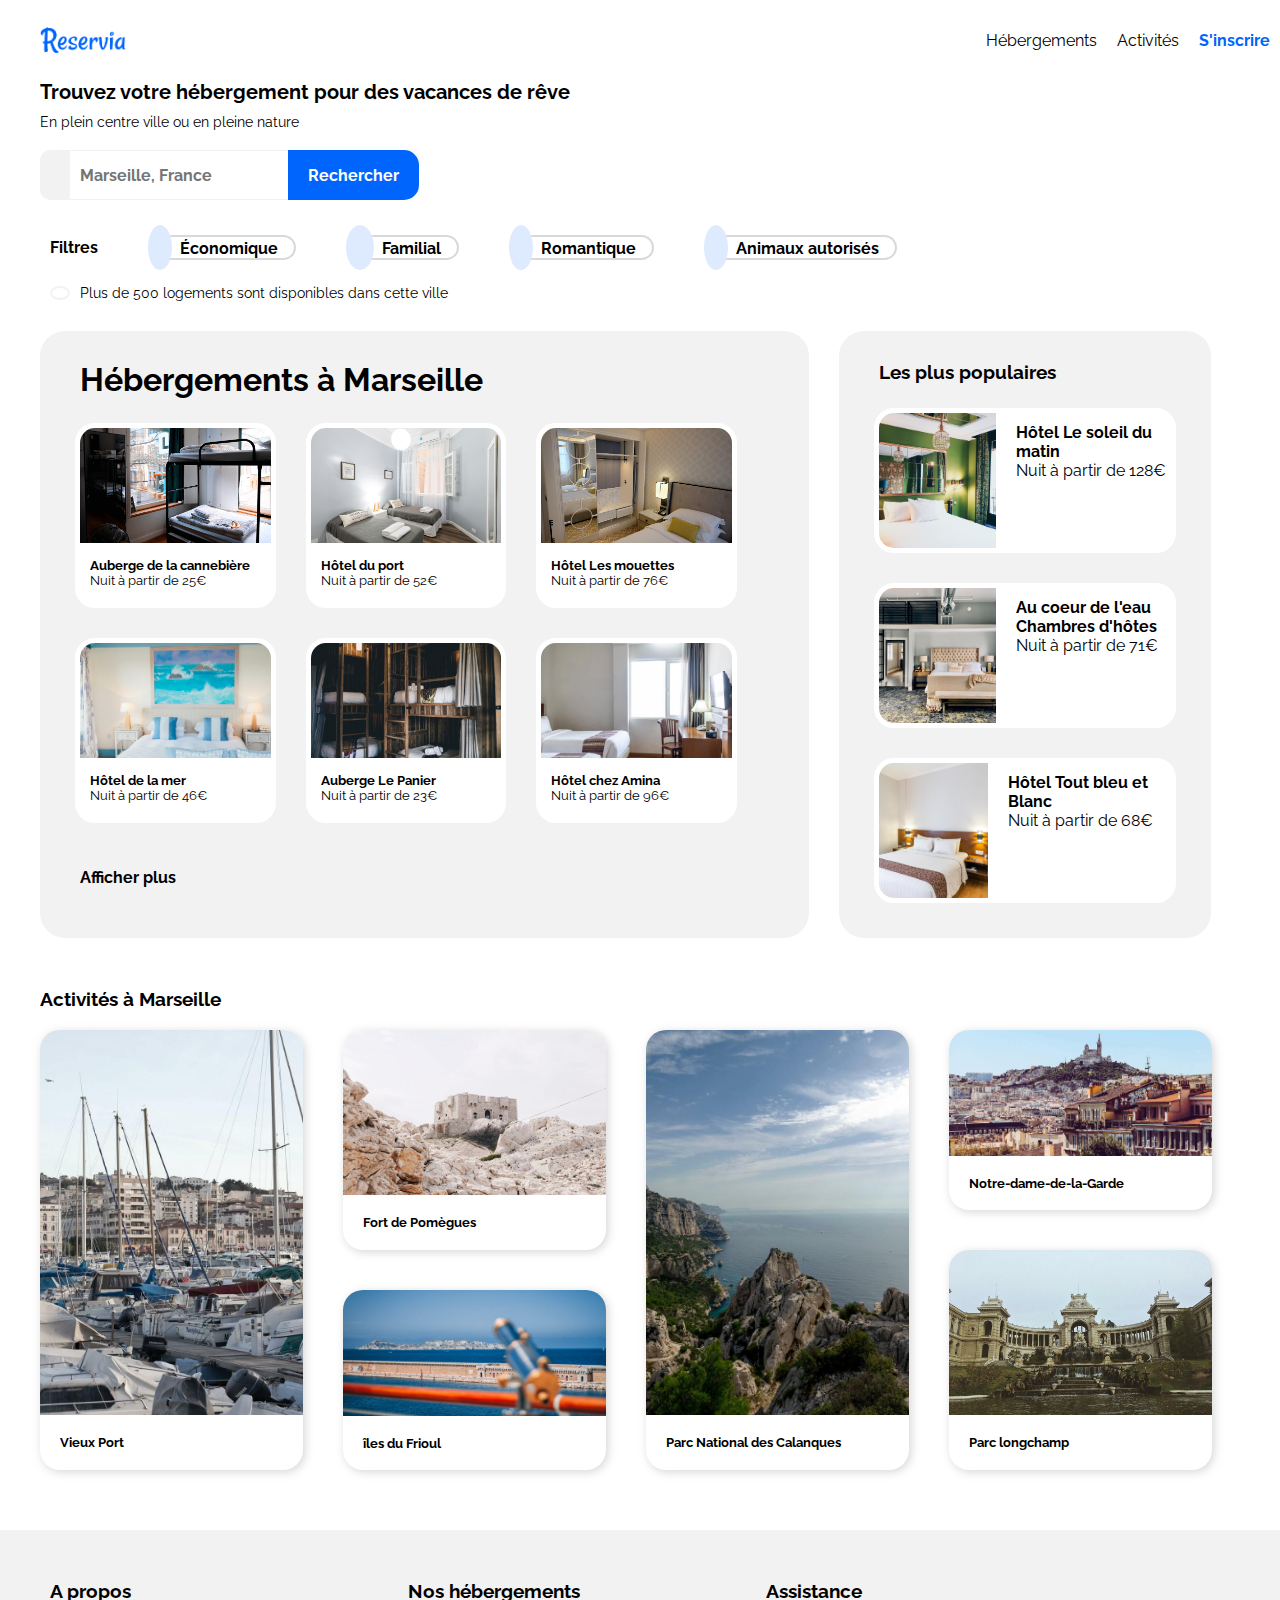
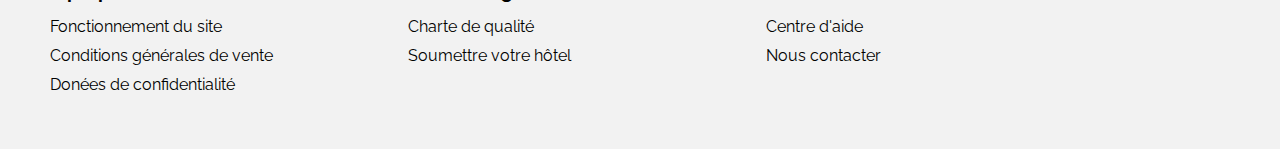
==== index.html @ 27b82ef3 "Add files via upload" ====
<!DOCTYPE html>
<html>
<head>
    <title></title>
    <meta charset="utf-8"/>
    <link rel="stylesheet" href="./Projet2.css"/>
    <link rel="stylesheet" media="all and (min-width:768px) and (max-width: 1080px)" href="tablettes.css" />
    <link rel="stylesheet" media="screen and (max-width: 768px)" href="tel_portable.css" /> <!-- Pour ceux qui ont une résolution inférieure à 1280px -->
    <link rel="preconnect" href="https://fonts.googleapis.com">
    <link rel="preconnect" href="https://fonts.gstatic.com" crossorigin>
    <link href="https://fonts.googleapis.com/css2?family=Raleway&display=swap" rel="stylesheet"><!--code police raleway-->
    
    <link rel="stylesheet" href="https://cdnjs.cloudflare.com/ajax/libs/font-awesome/5.15.3/css/all.min.css" integrity="sha512-iBBXm8fW90+nuLcSKlbmrPcLa0OT92xO1BIsZ+ywDWZCvqsWgccV3gFoRBv0z+8dLJgyAHIhR35VZc2oM/gI1w==" crossorigin="anonymous" referrerpolicy="no-referrer" />
</head>

<body>

    <header>

        <nav class="en_tete">

            <img class="logo" src="./images/logo/Reservia@3x.png" alt="LogoReservia">

            <div class="navigation">

                <a href="#hebergement">Hébergements</a>

                <a href="#activites">Activités</a>

                <a href="inscription" style="color: #0065fc;font-weight:bold;">S'inscrire</a>

            </div>

        </nav>

    </header>

    <section id="chapeau">
        <h2>Trouvez votre hébergement pour des vacances de rêve</h2>
        <p>En plein centre ville ou en pleine nature</p>

        <div id="rechercher">
            
                <div class="local"><i class="fas fa-map-marker-alt"></i></div>
            
           
                <input type="text" placeholder="Marseille, France">
            
            
                <button class="rech">Rechercher</button>
            
        </div>


        <ul id="filtres">
            <li style="font-weight: bold;">Filtres</li>

            <li class="eco">
                <div class="filtre_container">
                    <i class="fas fa-money-bill-wave filtre_icon"></i>
                    <span class="filtre_label">Économique</span>
                </div>
            </li>

            <li class="family">
                <div class="filtre_container">
                    <i class="fas fa-child filtre_icon" style="padding: 12px 14px;"></i>
                    <span class="filtre_label">Familial</span>
                </div>
            </li>

            <li class="love">
                <div class="filtre_container">
                    <i class="fas fa-heart filtre_icon"></i>
                    <span class="filtre_label">Romantique</span>
                </div>
            </li>

            <li class="pet">
                <div class="filtre_container">
                    <i class="fas fa-dog filtre_icon"></i>
                    <span class="filtre_label">Animaux autorisés</span>
                </div>
            </li>
        </ul>
        
        <div class="info">
            <i class="fas fa-info info_icon"></i>
            <p>Plus de 500 logements sont disponibles dans cette ville</p>
       
        </div>
    </section>
       
 
    <section id="hebergement">

        <section id="container">
            <h1 id="h1heberg">Hébergements à Marseille</h1>

            <div class="heberg">
                
                <a href="">
                    <div class="heb_item">
                        <img class="img_heb" src="./images/hebergements/2_large/marcus-loke-WQJvWU_HZFo-unsplash.jpg">
                        <div class="heb_text_cont">
                            <h4>Auberge de la cannebière</h4>
                            <p>Nuit à partir de 25€</p>
                            <div class="hotel-star-heb">
                                <i class="fas fa-star heb_star_icon"></i><i class="fas fa-star heb_star_icon"></i><i class="fas fa-star heb_star_icon"></i><i class="fas fa-star heb_star_icon"></i><i class="fas fa-star heb_star_icon" style="color:#d9d9d9"></i>
                            </div>
                        </div>
                    </div>
                </a>

                <a href="">
                    <div class="heb_item">
                        <img class="img_heb" src="./images/hebergements/2_large/fred-kleber-gTbaxaVLvsg-unsplash.jpg">
                        <div class="heb_text_cont">
                            <h4>Hôtel du port</h4>
                            <p>Nuit à partir de 52€</p>
                            <div class="hotel-star-heb">
                                <i class="fas fa-star heb_star_icon"></i><i class="fas fa-star heb_star_icon"></i><i class="fas fa-star heb_star_icon"></i><i class="fas fa-star heb_star_icon"></i><i class="fas fa-star heb_star_icon" ></i>
                            </div>
                        </div>
                    </div>
                </a>
                
                <a href="">
                    <div class="heb_item">
                        <img class="img_heb" src="./images/hebergements/2_large/reisetopia-B8WIgxA_PFU-unsplash.jpg">
                        <div class="heb_text_cont">
                            <h4>Hôtel Les mouettes</h4>
                            <p>Nuit à partir de 76€</p>
                            <div class="hotel-star-heb">
                                <i class="fas fa-star heb_star_icon"></i><i class="fas fa-star heb_star_icon"></i><i class="fas fa-star heb_star_icon"></i><i class="fas fa-star heb_star_icon"></i><i class="fas fa-star heb_star_icon" style="color:#d9d9d9"></i>
                            </div>
                        </div>
                    </div>
                </a>

                <a href="">    
                    <div class="heb_item">
                        <img class="img_heb" src="./images/hebergements/2_large/annie-spratt-Eg1qcIitAuA-unsplash.jpg">
                        <div class="heb_text_cont">
                            <h4>Hôtel de la mer</h4>
                            <p>Nuit à partir de 46€</p>
                            <div class="hotel-star-heb">
                                <i class="fas fa-star heb_star_icon"></i><i class="fas fa-star heb_star_icon"></i><i class="fas fa-star heb_star_icon"></i><i class="fas fa-star heb_star_icon" style="color:#d9d9d9"></i><i class="fas fa-star heb_star_icon" style="color:#d9d9d9"></i>
                            </div>
                        </div>
                    </div>
                </a>

                <a href="">
                    <div class="heb_item">
                        <img class="img_heb" src="./images/hebergements/2_large/nicate-lee-kT-ZyaiwBe0-unsplash.jpg">
                        <div class="heb_text_cont">
                            <h4>Auberge Le Panier </h4>
                            <p>Nuit à partir de 23€</p>
                            <div class="hotel-star-heb">
                                <i class="fas fa-star heb_star_icon"></i><i class="fas fa-star heb_star_icon"></i><i class="fas fa-star heb_star_icon"></i><i class="fas fa-star heb_star_icon"></i><i class="fas fa-star heb_star_icon" style="color: #d9d9d9;"></i>
                            </div>
                        </div>
                    </div>
                </a>

                <a id="heb_amina" href="" >
                    <div  class="heb_item">
                        <img class="img_heb" src="./images/hebergements/2_large/febrian-zakaria-M6S1WvfW68A-unsplash.jpg">
                        <div class="heb_text_cont">
                            <h4>Hôtel chez Amina</h4>
                            <p>Nuit à partir de 96€</p>
                            <div class="hotel-star-heb">
                                <i class="fas fa-star heb_star_icon"></i><i class="fas fa-star heb_star_icon"></i><i class="fas fa-star heb_star_icon"></i><i class="fas fa-star heb_star_icon"></i><i class="fas fa-star heb_star_icon" ></i>
                            </div>
                        </div>
                    </div>
                </a>
                
            </div>

            <span>Afficher plus</span> 
           
        </section>
    

        <section id="container2">
            <div id="chapeau_pop">
                <h3 id="h2heberg">Les plus populaires</h3>
                <i class="fas fa-chart-line"></i>
            </div>

            <div class="Les_plus_pop">

                <a href="">
                    <div class="pop_item">
                        <img class="img_pop" src="./images/hebergements/2_large/emile-guillemot-Bj_rcSC5XfE-unsplash.jpg">
                        <div class="les_plus_pop_text_cont">
                            <h4>Hôtel Le soleil du matin</h4>
                            <p>Nuit à partir de 128€</p>
                            <div class="hotel-star-pop">
                                <i class="fas fa-star heb_star_icon"></i><i class="fas fa-star heb_star_icon"></i><i class="fas fa-star heb_star_icon"></i><i class="fas fa-star heb_star_icon"></i><i class="fas fa-star heb_star_icon" ></i>
                            </div>
                        </div>
                    </div>
                </a>

                <a href="">
                    <div class="pop_item">
                        <img class="img_pop" src="./images/hebergements/2_large/aw-creative-VGs8z60yT2c-unsplash.jpg">
                        <div class="les_plus_pop_text_cont">
                            <h4>Au coeur de l'eau Chambres d'hôtes</h4>
                            <p>Nuit à partir de 71€</p>
                            <div class="hotel-star-pop">
                                <i class="fas fa-star heb_star_icon"></i><i class="fas fa-star heb_star_icon"></i><i class="fas fa-star heb_star_icon"></i><i class="fas fa-star heb_star_icon"></i><i class="fas fa-star heb_star_icon" style="color: #d9d9d9;"></i>
                            </div>
                        </div>
                    </div>   
                </a>
                
                <a href="">
                    <div class="pop_item">
                        <img class="img_pop" src="./images/hebergements/2_large/febrian-zakaria-sjvU0THccQA-unsplash.jpg" >
                        <div class="les_plus_pop_text_cont">
                            <h4>Hôtel Tout bleu et Blanc</h4>
                            <p>Nuit à partir de 68€</p>
                            <div class="hotel-star-pop">
                                <i class="fas fa-star heb_star_icon"></i><i class="fas fa-star heb_star_icon"></i><i class="fas fa-star heb_star_icon"></i><i class="fas fa-star heb_star_icon"></i><i class="fas fa-star heb_star_icon" style="color: #d9d9d9;"></i>
                            </div>
                        </div>
                    </div>
                </a>
            </div>

        
        </section>

    </section>

    <section id="activites">
        <h3 id="h1act">Activités à Marseille</h3>

        <div class="Activ">

            <a id="vieux_port" class="Activ_item" href="">
                <img  class="vieux_port" id="img_activites" src="./images/activites/3_medium/reno-laithienne-QUgJhdY5Fyk-unsplash.jpg" alt="vieux port">
                <div class="activ_text_cont">
                    <h3>Vieux Port</h3>
                </div>
                
            </a>

            <a id="Fort_de_Pomègues" class="Activ_item" href="">                
                <img class="Fort_de_Pomègues" id="img_activites" src="./images/activites/3_medium/paul-hermann-QFTrLdQIRhI-unsplash.jpg" alt="Fort de Pomègues">
                <div class="activ_text_cont">
                    <h3>Fort de Pomègues</h3>
                </div>
                
            </a>
           
            <a id="îles_du_frioul" class="Activ_item" href="">   
                <img class="îles_du_frioul" id="img_activites" src="./images/activites/3_medium/kevin-hikari-rV_Qd1l-VXg-unsplash.jpg" alt="îles du Frioul">
                <div class="activ_text_cont">
                    <h3>îles du Frioul</h3>
                </div>
            </a>
             
            <a id="parc_National_des_Calanques" class="Activ_item" href="">    
                <img class="parc_National_des_Calanques" id="img_activites" src="./images/activites/3_medium/kilyan-sockalingum-NR8-cBCN3aI-unsplash.jpg">
                <div class="activ_text_cont">
                    <h3>Parc National des Calanques</h3>
                </div>
            </a>
              
            <a id="Notre-dame-de-la-Garde" class="Activ_item" href="">
                <img class="Notre-dame-de-la-Garde" id="img_activites" src="./images/activites/3_medium/florian-wehde-xW9e8gdotxI-unsplash.jpg">
                <div class="activ_text_cont">
                    <h3>Notre-dame-de-la-Garde</h3>
                </div>
            </a>   
                
            <a id="Parc_longchamp" class="Activ_item" href="">
                <img class="Parc_longchamp" id="img_activites" src="./images/activites/3_medium/lena-paulin-wH2-EJoDcV0-unsplash.jpg">
                <div class="activ_text_cont">
                    <h3>Parc longchamp</h3>
                </div>
            </a>
             
                
        </div> 

    </section>


    <footer> 
        <div class="bas_de_page">
            <h3>A propos</h3>

            <ul>
                <li>Fonctionnement du site</li>
                <li>Conditions générales de vente</li>
                <li>Donées de confidentialité</li>
            </ul>
        </div>

        <div class="bas_de_page">
            <h3>Nos hébergements</h3>

            <ul>
                <li>Charte de qualité</li>
                <li>Soumettre votre hôtel</li>
            </ul>
        </div>

        <div class="bas_de_page">
            <h3>Assistance</h3>

            <ul>
                <li>Centre d'aide</li>
                <li>Nous contacter</li>
            </ul>
        </div>

    </footer>
</body>
</html>
---- Projet2.css ----
/* Main styles */
* {
	padding: 0;
    margin:0;
    font-family: 'Raleway', sans-serif;
}

/* Navigation */
nav.en_tete {
    display:flex;
    flex-direction: row;
    height: 80px;
    justify-content: space-between;
    align-items: center;
    margin-left: 40px;
}

nav.en_tete > img  {
    height: 40px;
}

div.navigation {
    display:flex;
    flex-wrap: wrap;
    justify-content: space-between;
    align-items: center;
    border-top: 1px;
    height: 80px;
}

div.navigation > a {
    padding: 30px 5px;
    margin: 0px 5px;
    color: black;
    text-decoration: none;
}

div.navigation > a:hover {
    color: #0065FC;
    border-top: 1px #0065FC solid;
}


/* Chapeau */
section#chapeau{
    margin-left: 40px;
}

section#chapeau > h2 {
    font-size: 20px;
    font-weight: bold;
    margin-bottom: 10px;
}

section#chapeau > p {
    font-size: 14px;
}

div#rechercher{
    display: flex;
    height: 50px;
    margin-top: 20px;
    margin-bottom: 30px;
}
div.local{
    align-content: center;
    border-radius: 10px 0px 0px 10px;
    padding:15px;
    align-items: center;
    background-color: #f2f2f2;
}
div#rechercher > input[type=text] {
    border: none;
    border-top: 1px #f2f2f2 solid;
    border-bottom: 1px #f2f2f2 solid;
    padding: 0 10px;
    font-weight: bold;
    font-size: 16px;
}
button.rech {
	color: #ffffff;
	background-color: #0065FC;
	border-radius: 0px 15px 15px 0px;
    border: none;
    padding: 0px 20px;
    font-size: 16px;
    font-weight: bold;
}

#filtres {
	display: flex;
	flex-wrap: wrap;
    align-items: center;
    margin-left: 10px;
}
#filtres>li{
    padding:5px 50px 5px 0;
}

div.filtre_container:hover {   
    color:orangered;
}
div.filtre_container {
    border-radius: 25px;
    border: 2px #d9d9d9 solid;
    border-left: none;
}
i.filtre_icon {
    border-radius: 50%;
    background-color: #deebff;
    color: #0065fc;
    padding: 12px;
    font-size: 18px;
}
span.filtre_label {
    padding-left: 8px;
    padding-right: 16px;
    font-weight: bold;
}

div.info{
    font-size : 14px;
    margin : 20px 0;
    padding-left: 10px;
    display:inline-flex;
    align-items: center;
}

i.info_icon {
    color: blue;
    border: 2px solid #f2f2f2;
    border-radius: 50%;
    padding: 5px 8px;
    margin-right: 10px;
    font-size: 10px;
}

/* Hebergement */
section#hebergement {
    display: flex;
    flex-wrap: wrap;
    margin-left: 40px;
}

div.heb_item {
    border: 5px white solid;
    border-radius: 20px;
    background-color: white;
}
img.img_heb {
    border-radius: 15px 15px 0 0;
    object-fit: cover;
    width: 100%;
    height: 115px;
}
div.heb_text_cont {
    border-top: 1px white solid;
    font-size: 13px;
    padding: 10px;
    padding-right: 0;
}

div.hotel-star-heb{
    padding-top: 5px;
}

i.heb_star_icon{
    background-color: white;
    color: #0065fc;
}

section#container{
    display:flex;
    flex-direction: column;
    margin:10px 0;
    background-color: #f2f2f2;
    border-radius: 25px;
    width: 62%;
}

#h1heberg{
    margin:0px 30px;
    padding: 30px 10px 10px 10px;
    font-weight: bold;
}
    
div.heberg{
	display: grid;
    margin: 10px 30px 30px 30px;
    padding: 5px;
    grid-template-columns: repeat(3, calc(33% - 30px));
    grid-gap: 30px;    

}
div.heberg>a{
    text-decoration: none;
    color:black;
}

section#container > span{
    font-weight: bold;
    padding-left: 40px;
    padding-top: 10px;
}

section#container2{
    display:flex;
    flex-direction: column;
    margin:10px 0 10px 30px;
    background-color: #f2f2f2;
    border-radius: 25px;
    width: 30%;
}
div#chapeau_pop{
    display: flex;
    justify-content: space-between;
    margin:30px 40px 0 40px;
}

#h2heberg{
    font-weight: bold;
}

div.Les_plus_pop>a{
    text-decoration: none;
    color:black;
}

div.Les_plus_pop > img {
	width: 100%;
    height: 100%;
    border-radius: 20px;
    border: 5px solid white;
}

div.Les_plus_pop{
    display:grid;
    margin: 20px 30px 30px 30px;
    padding: 5px;
    grid-gap: 30px;
}

div.pop_item{
    display: flex;
    border: 5px white solid;
    border-radius: 20px;
    background-color: white;    
    height:135px;
}

img.img_pop{
    border-radius: 15px 0 0 15px;
    object-fit: cover;
    width: 40%;
}

div.les_plus_pop_text_cont{  
    padding: 10px 0 10px 20px;
    width: 60%;
}

div.hotel-star-pop{
    padding-top: 30px;

}

/*Activités*/
section#activites{
    margin-left: 40px;
}
h3#h1act{
    margin-top: 40px;
    margin-bottom: 20px;
}

div.Activ >img{
    width: 100%;
    height: 100%;
    border-radius: 20px;
}

div.Activ >a{
    text-decoration: none;
    color:black;
}

img#img_activites{
    border-radius: 20px 20px 0 0;
    
}

div.activ_text_cont>h3{
    font-size: 13px;
}

div.Activ{
    display: grid;
    grid-template-columns: repeat(4, calc(25% - 47px));
    grid-template-rows: repeat(2, calc(50% - 30px));
    grid-column-gap: 40px;
    height: 500px;
    
}

.Activ_item{
    display: flex;
    box-shadow: #cccc 2px 2px 10px;
    border-radius: 20px;
    flex-direction: column;
    
}
div.activ_text_cont{
    padding:20px;
}


a#vieux_port{
    grid-row: 1/3;
    grid-column: 1/2;
   
} 
img.vieux_port{
    object-fit: cover;
    height: 88%;
}

img.Fort_de_Pomègues{
    object-fit: cover;
    height: 75%;
}
a#îles_du_frioul{
    grid-row: 2/3;
    grid-column: 2/3;
    margin-top:40px;
}
img.îles_du_frioul{
    object-fit: cover;
    height: 70%;
   
}

a#parc_National_des_Calanques{
    grid-row: 1/3;
    grid-column: 3/4;
    
}
img.parc_National_des_Calanques{
    object-fit: cover;
    height: 88%;
}

img.Notre-dame-de-la-Garde{
    object-fit: cover;
    height: 70%;
}
a#Notre-dame-de-la-Garde{
    margin-bottom:40px;
}
img.Parc_longchamp{
    object-fit: cover;
    height: 75%;
}

/*footer*/
footer{
    background-color: #f2f2f2;
    padding: 50px;
    
}
ul{
    list-style-type: none;   
}

li{
    padding: 5px 0;
}
div.bas_de_page>h3{
    font-weight: bold;
    padding-bottom: 10px;
}

div.bas_de_page{
    display: inline-block;
    vertical-align: top;
    width: 30%;
}
---- tablettes.css ----
/* Navigation */
nav.en_tete {
    margin: 0 20px;
}

nav.en_tete > img  {
    height: 40px;
}

div.navigation {
    display:flex;
    flex-wrap: wrap;
    justify-content: space-between;
    align-items: center;
    border-top: 1px;
    height: 80px;
}

div.navigation > a {
    padding: 30px 5px;
    margin: 0px 5px;
    color: black;
    text-decoration: none;
}

div.navigation > a:hover {
    color: #0065FC;
    border-top: 1px #0065FC solid;
}

/* Chapeau */
section#chapeau{
    margin-right: 40px;
}
#filtres {
	width: 100%;
}


/* Hebergement */
section#hebergement {
    flex-direction: column-reverse;
    margin-right: 40px;
}
section#container{
    width: 100%;
}
section#container > span {
   padding-bottom: 10px;
   padding-top: 0;
}
section#container2{
    width: 100%;
    margin: 0;
}
div.hotel-star-pop {
    padding-top: 0;
}
---- tel_portable.css ----
/* Navigation */
nav.en_tete {
    display:flex;
    flex-direction: column;
}

nav.en_tete > img  {
    height: 40px;
}

div.navigation {
    display:flex;
    flex-wrap: wrap;
    justify-content: space-between;
    align-items: center;
    border-top: 1px;
    height: 80px;
}

div.navigation > a {
    padding: 30px 5px;
    margin: 0px 5px;
    color: black;
    text-decoration: none;
}

div.navigation > a:hover {
    color: #0065FC;
    border-top: 1px #0065FC solid;
}


/* Chapeau */
section#chapeau{
    margin: 0 20px;
}

div#rechercher{
    display: flex;
    height: 50px;
    margin-top: 20px;
    margin-bottom: 30px;
}
div.local{
    align-content: center;
    border-radius: 10px 0px 0px 10px;
    padding:15px;
    align-items: center;
    background-color: #f2f2f2;
}
div#rechercher > input[type=text] {
    border: none;
    border-top: 1px #f2f2f2 solid;
    border-bottom: 1px #f2f2f2 solid;
    padding: 0 10px;
    font-weight: bold;
    font-size: 16px;
}
button.rech {
	color: #ffffff;
	background-color: #0065FC;
	border-radius: 0px 15px 15px 0px;
    border: none;
    padding: 0px 20px;
    font-size: 16px;
    font-weight: bold;
}


/* Hebergement */
section#hebergement {
    flex-direction: column-reverse;
    margin-left: 0;
}
#h1heberg {
    padding: 10px 10px 0 0;
}

div.heb_item {
    box-shadow: #cccc 2px 2px 10px;
}

section#container{
    width: 100%;
    background-color: white;
    border-radius: 0;
}

div.heberg{
	display: flex;
    flex-direction: column;
    margin: 10px 20px 30px 20px; 
    grid-gap: 20px;
    padding:0;
}
section#container > span{
    padding-left: 20px;
    padding-top: 0;
}

section#container2{
    margin:10px 0;
    width: 100%;
    border-radius: 0;
}

div.Les_plus_pop{
    margin: 20px;
    grid-gap: 20px;
    padding:0;
}

/*Activités*/
section#activites {
    margin-left: 20px;
}

h3#h1act{
    margin-top:  30px;
}

div.Activ >a{
    height:200px;
}

img#img_activites{
    object-fit: cover;
    height: 140px;
}

div.Activ{
    display: flex;
    flex-direction: column;
    grid-gap: 20px;
    height: auto;
    padding-right: 20px;
}

a#îles_du_frioul {
    margin-top: 0;
}
a#Notre-dame-de-la-Garde {
    margin-bottom: 0;
}

/*footer*/
footer{
    margin-top: 50px;  
    padding-bottom: 0; 
    padding-left: 25px;
}

div.bas_de_page{
    display: block;
    width: 100%;
    padding-bottom: 40px;
}
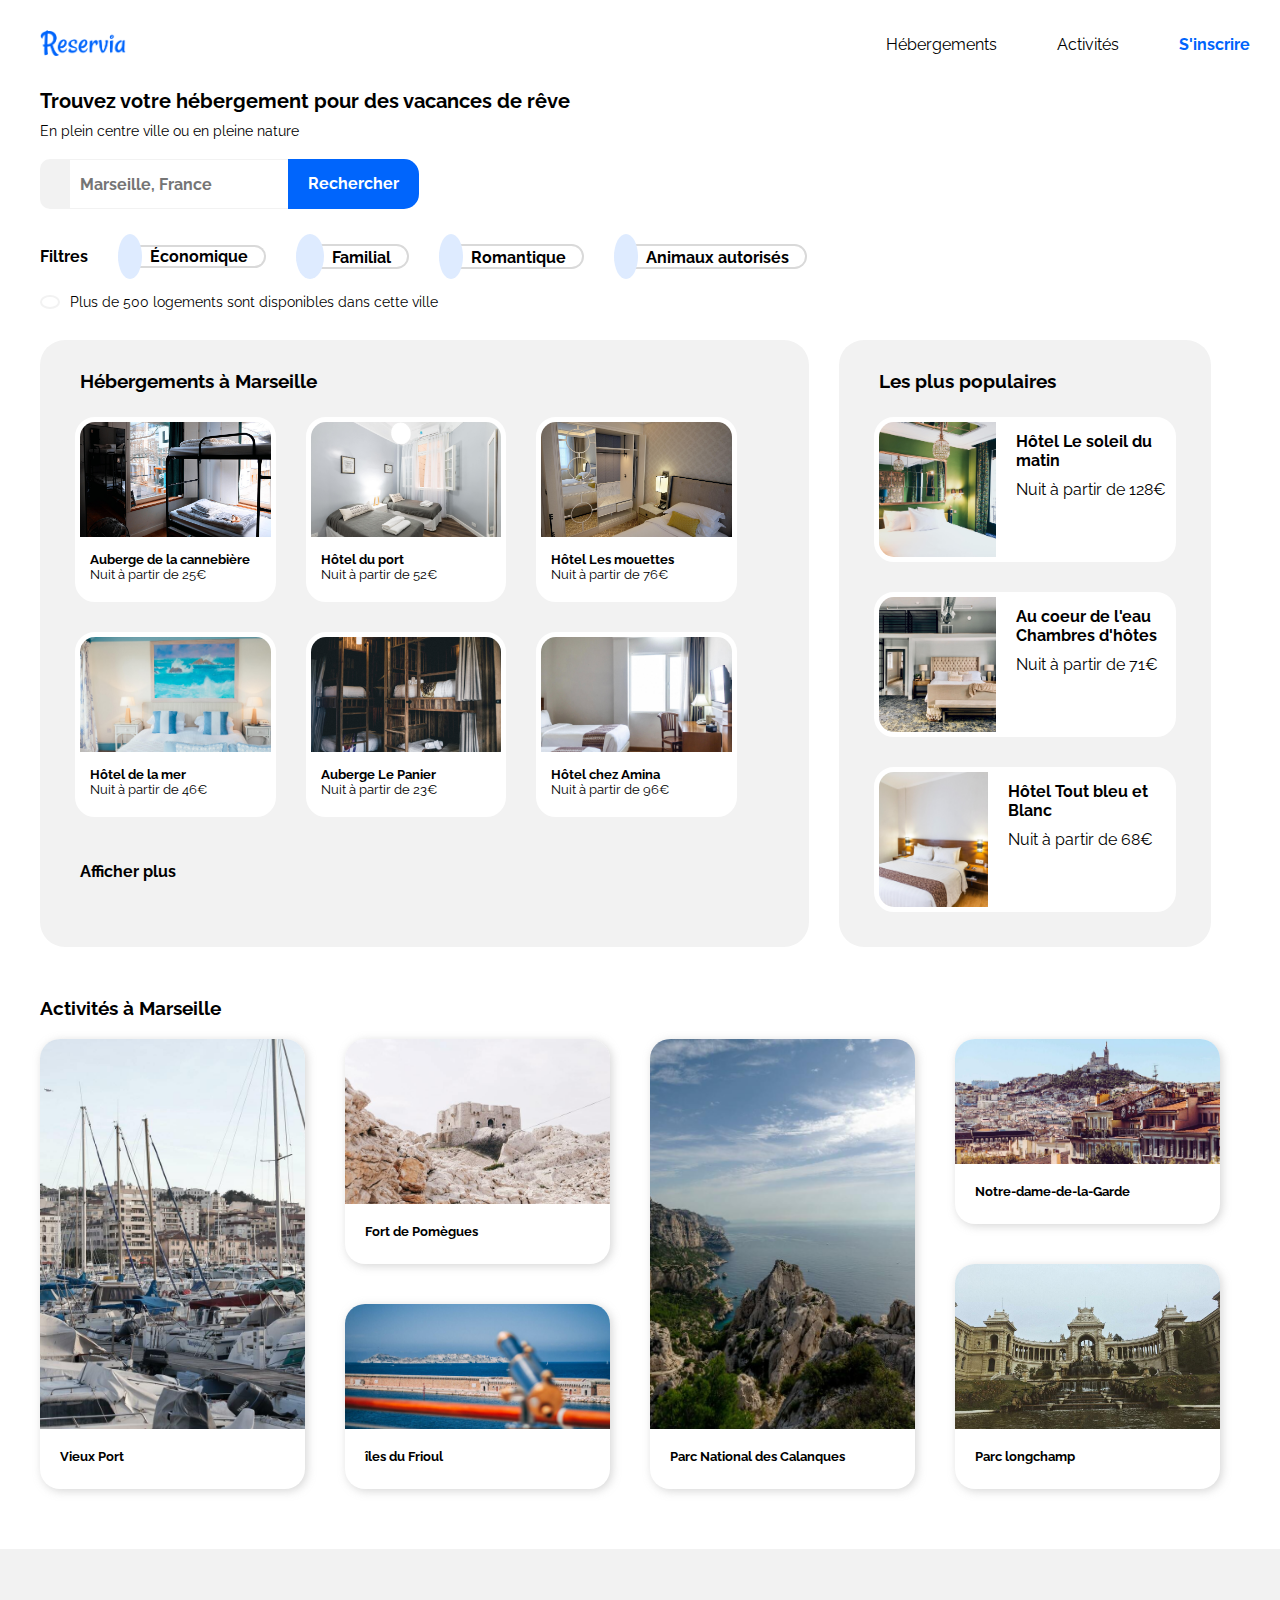
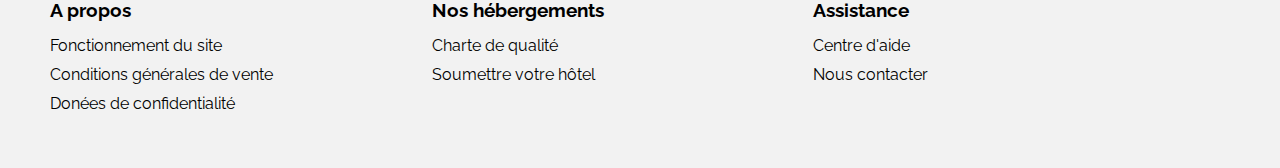
==== commit a1d408b3: "Add files via upload" ====
--- a/index.html
+++ b/index.html
@@ -1,8 +1,9 @@
 <!DOCTYPE html>
 <html>
 <head>
-    <title></title>
+    <title>Site Reservia</title>
     <meta charset="utf-8"/>
+    <meta name="viewport" content="width=device-width, initial-scale=1">
     <link rel="stylesheet" href="./Projet2.css"/>
     <link rel="stylesheet" media="all and (min-width:768px) and (max-width: 1080px)" href="tablettes.css" />
     <link rel="stylesheet" media="screen and (max-width: 768px)" href="tel_portable.css" /> <!-- Pour ceux qui ont une résolution inférieure à 1280px -->
@@ -19,16 +20,17 @@
 
         <nav class="en_tete">
 
-            <img class="logo" src="./images/logo/Reservia@3x.png" alt="LogoReservia">
-
+            <div id="LogoReservia">
+                <img class="logo" src="./images/logo/Reservia@3x.png" alt="LogoReservia">
+            </div>
             <div class="navigation">
 
                 <a href="#hebergement">Hébergements</a>
 
                 <a href="#activites">Activités</a>
 
-                <a href="inscription" style="color: #0065fc;font-weight:bold;">S'inscrire</a>
-
+                <a id="insc" href="inscription" >S'inscrire</a>
+            
             </div>
 
         </nav>
@@ -47,7 +49,10 @@
                 <input type="text" placeholder="Marseille, France">
             
             
-                <button class="rech">Rechercher</button>
+                <div class="rech">
+                    <a href="" id="search">Rechercher</a>
+                    <i id="search-icon" class="fas fa-search"></i>
+                </div>
             
         </div>
 
@@ -57,7 +62,8 @@
 
             <li class="eco">
                 <div class="filtre_container">
-                    <i class="fas fa-money-bill-wave filtre_icon"></i>
+                    <i class="fas fa-money-bill-wave filtre_icon" style="padding: 13px 12px;
+                    font-size: 16px;"></i>
                     <span class="filtre_label">Économique</span>
                 </div>
             </li>
@@ -95,13 +101,13 @@
     <section id="hebergement">
 
         <section id="container">
-            <h1 id="h1heberg">Hébergements à Marseille</h1>
+            <h3 id="h1heberg">Hébergements à Marseille</h3>
 
             <div class="heberg">
                 
                 <a href="">
                     <div class="heb_item">
-                        <img class="img_heb" src="./images/hebergements/2_large/marcus-loke-WQJvWU_HZFo-unsplash.jpg">
+                        <img class="img_heb" src="./images/hebergements/2_large/marcus-loke-WQJvWU_HZFo-unsplash.jpg" alt="auberge de la cannebiere">
                         <div class="heb_text_cont">
                             <h4>Auberge de la cannebière</h4>
                             <p>Nuit à partir de 25€</p>
@@ -114,7 +120,7 @@
 
                 <a href="">
                     <div class="heb_item">
-                        <img class="img_heb" src="./images/hebergements/2_large/fred-kleber-gTbaxaVLvsg-unsplash.jpg">
+                        <img class="img_heb" src="./images/hebergements/2_large/fred-kleber-gTbaxaVLvsg-unsplash.jpg" alt="hotel du port">
                         <div class="heb_text_cont">
                             <h4>Hôtel du port</h4>
                             <p>Nuit à partir de 52€</p>
@@ -127,7 +133,7 @@
                 
                 <a href="">
                     <div class="heb_item">
-                        <img class="img_heb" src="./images/hebergements/2_large/reisetopia-B8WIgxA_PFU-unsplash.jpg">
+                        <img class="img_heb" src="./images/hebergements/2_large/reisetopia-B8WIgxA_PFU-unsplash.jpg" alt="hotel Les mouettes">
                         <div class="heb_text_cont">
                             <h4>Hôtel Les mouettes</h4>
                             <p>Nuit à partir de 76€</p>
@@ -140,7 +146,7 @@
 
                 <a href="">    
                     <div class="heb_item">
-                        <img class="img_heb" src="./images/hebergements/2_large/annie-spratt-Eg1qcIitAuA-unsplash.jpg">
+                        <img class="img_heb" src="./images/hebergements/2_large/annie-spratt-Eg1qcIitAuA-unsplash.jpg" alt="hotel de la mer">
                         <div class="heb_text_cont">
                             <h4>Hôtel de la mer</h4>
                             <p>Nuit à partir de 46€</p>
@@ -153,7 +159,7 @@
 
                 <a href="">
                     <div class="heb_item">
-                        <img class="img_heb" src="./images/hebergements/2_large/nicate-lee-kT-ZyaiwBe0-unsplash.jpg">
+                        <img class="img_heb" src="./images/hebergements/2_large/nicate-lee-kT-ZyaiwBe0-unsplash.jpg" alt="auberge Le Panier">
                         <div class="heb_text_cont">
                             <h4>Auberge Le Panier </h4>
                             <p>Nuit à partir de 23€</p>
@@ -166,7 +172,7 @@
 
                 <a id="heb_amina" href="" >
                     <div  class="heb_item">
-                        <img class="img_heb" src="./images/hebergements/2_large/febrian-zakaria-M6S1WvfW68A-unsplash.jpg">
+                        <img class="img_heb" src="./images/hebergements/2_large/febrian-zakaria-M6S1WvfW68A-unsplash.jpg" alt="hotel chez Amina">
                         <div class="heb_text_cont">
                             <h4>Hôtel chez Amina</h4>
                             <p>Nuit à partir de 96€</p>
@@ -190,14 +196,16 @@
                 <i class="fas fa-chart-line"></i>
             </div>
 
-            <div class="Les_plus_pop">
+            <div class="les_plus_pop">
 
                 <a href="">
                     <div class="pop_item">
-                        <img class="img_pop" src="./images/hebergements/2_large/emile-guillemot-Bj_rcSC5XfE-unsplash.jpg">
-                        <div class="les_plus_pop_text_cont">
-                            <h4>Hôtel Le soleil du matin</h4>
-                            <p>Nuit à partir de 128€</p>
+                        <img class="img_pop" src="./images/hebergements/2_large/emile-guillemot-Bj_rcSC5XfE-unsplash.jpg" alt="hotel le soleil du matin">
+                        <div class="les_plus_pop_info_cont">
+                            <div class="les_plus_pop_text_cont">
+                                <h4>Hôtel Le soleil du matin</h4>
+                                <p>Nuit à partir de 128€</p>
+                            </div>
                             <div class="hotel-star-pop">
                                 <i class="fas fa-star heb_star_icon"></i><i class="fas fa-star heb_star_icon"></i><i class="fas fa-star heb_star_icon"></i><i class="fas fa-star heb_star_icon"></i><i class="fas fa-star heb_star_icon" ></i>
                             </div>
@@ -207,10 +215,12 @@
 
                 <a href="">
                     <div class="pop_item">
-                        <img class="img_pop" src="./images/hebergements/2_large/aw-creative-VGs8z60yT2c-unsplash.jpg">
-                        <div class="les_plus_pop_text_cont">
-                            <h4>Au coeur de l'eau Chambres d'hôtes</h4>
-                            <p>Nuit à partir de 71€</p>
+                        <img class="img_pop" src="./images/hebergements/2_large/aw-creative-VGs8z60yT2c-unsplash.jpg" alt="Au coeur de l'eau">
+                        <div class="les_plus_pop_info_cont">
+                            <div class="les_plus_pop_text_cont">
+                                <h4>Au coeur de l'eau Chambres d'hôtes</h4>
+                                <p>Nuit à partir de 71€</p>
+                            </div>
                             <div class="hotel-star-pop">
                                 <i class="fas fa-star heb_star_icon"></i><i class="fas fa-star heb_star_icon"></i><i class="fas fa-star heb_star_icon"></i><i class="fas fa-star heb_star_icon"></i><i class="fas fa-star heb_star_icon" style="color: #d9d9d9;"></i>
                             </div>
@@ -220,10 +230,12 @@
                 
                 <a href="">
                     <div class="pop_item">
-                        <img class="img_pop" src="./images/hebergements/2_large/febrian-zakaria-sjvU0THccQA-unsplash.jpg" >
-                        <div class="les_plus_pop_text_cont">
-                            <h4>Hôtel Tout bleu et Blanc</h4>
-                            <p>Nuit à partir de 68€</p>
+                        <img class="img_pop" src="./images/hebergements/2_large/febrian-zakaria-sjvU0THccQA-unsplash.jpg" alt="hotel tout bleu et blanc">
+                        <div class="les_plus_pop_info_cont">
+                            <div class="les_plus_pop_text_cont">
+                                <h4>Hôtel Tout bleu et Blanc</h4>
+                                <p>Nuit à partir de 68€</p>
+                            </div>
                             <div class="hotel-star-pop">
                                 <i class="fas fa-star heb_star_icon"></i><i class="fas fa-star heb_star_icon"></i><i class="fas fa-star heb_star_icon"></i><i class="fas fa-star heb_star_icon"></i><i class="fas fa-star heb_star_icon" style="color: #d9d9d9;"></i>
                             </div>
@@ -243,7 +255,7 @@
         <div class="Activ">
 
             <a id="vieux_port" class="Activ_item" href="">
-                <img  class="vieux_port" id="img_activites" src="./images/activites/3_medium/reno-laithienne-QUgJhdY5Fyk-unsplash.jpg" alt="vieux port">
+                <img class="vieux_port"  src="./images/activites/3_medium/reno-laithienne-QUgJhdY5Fyk-unsplash.jpg" alt="vieux port">
                 <div class="activ_text_cont">
                     <h3>Vieux Port</h3>
                 </div>
@@ -251,7 +263,7 @@
             </a>
 
             <a id="Fort_de_Pomègues" class="Activ_item" href="">                
-                <img class="Fort_de_Pomègues" id="img_activites" src="./images/activites/3_medium/paul-hermann-QFTrLdQIRhI-unsplash.jpg" alt="Fort de Pomègues">
+                <img class="Fort_de_Pomègues" src="./images/activites/3_medium/paul-hermann-QFTrLdQIRhI-unsplash.jpg" alt="Fort de Pomègues">
                 <div class="activ_text_cont">
                     <h3>Fort de Pomègues</h3>
                 </div>
@@ -259,28 +271,28 @@
             </a>
            
             <a id="îles_du_frioul" class="Activ_item" href="">   
-                <img class="îles_du_frioul" id="img_activites" src="./images/activites/3_medium/kevin-hikari-rV_Qd1l-VXg-unsplash.jpg" alt="îles du Frioul">
+                <img class="îles_du_frioul" src="./images/activites/3_medium/kevin-hikari-rV_Qd1l-VXg-unsplash.jpg" alt="îles du Frioul">
                 <div class="activ_text_cont">
                     <h3>îles du Frioul</h3>
                 </div>
             </a>
              
             <a id="parc_National_des_Calanques" class="Activ_item" href="">    
-                <img class="parc_National_des_Calanques" id="img_activites" src="./images/activites/3_medium/kilyan-sockalingum-NR8-cBCN3aI-unsplash.jpg">
+                <img class="parc_National_des_Calanques" src="./images/activites/3_medium/kilyan-sockalingum-NR8-cBCN3aI-unsplash.jpg" alt="Parc national des Calanques">
                 <div class="activ_text_cont">
                     <h3>Parc National des Calanques</h3>
                 </div>
             </a>
               
             <a id="Notre-dame-de-la-Garde" class="Activ_item" href="">
-                <img class="Notre-dame-de-la-Garde" id="img_activites" src="./images/activites/3_medium/florian-wehde-xW9e8gdotxI-unsplash.jpg">
+                <img class="Notre-dame-de-la-Garde" src="./images/activites/3_medium/florian-wehde-xW9e8gdotxI-unsplash.jpg" alt="Notre dame de la Garde">
                 <div class="activ_text_cont">
                     <h3>Notre-dame-de-la-Garde</h3>
                 </div>
             </a>   
                 
             <a id="Parc_longchamp" class="Activ_item" href="">
-                <img class="Parc_longchamp" id="img_activites" src="./images/activites/3_medium/lena-paulin-wH2-EJoDcV0-unsplash.jpg">
+                <img class="Parc_longchamp" src="./images/activites/3_medium/lena-paulin-wH2-EJoDcV0-unsplash.jpg" alt="Parc longchamp">
                 <div class="activ_text_cont">
                     <h3>Parc longchamp</h3>
                 </div>
--- a/Projet2.css
+++ b/Projet2.css
@@ -9,37 +9,38 @@
 nav.en_tete {
     display:flex;
     flex-direction: row;
-    height: 80px;
     justify-content: space-between;
     align-items: center;
     margin-left: 40px;
 }
 
-nav.en_tete > img  {
+div#LogoReservia > img  {
     height: 40px;
 }
 
+
 div.navigation {
     display:flex;
     flex-wrap: wrap;
-    justify-content: space-between;
-    align-items: center;
-    border-top: 1px;
-    height: 80px;
+    justify-content: space-evenly;
+    align-items: center;
 }
 
 div.navigation > a {
-    padding: 30px 5px;
-    margin: 0px 5px;
+    padding: 35px 15px;
+    margin: 0px 15px;
     color: black;
     text-decoration: none;
 }
 
 div.navigation > a:hover {
     color: #0065FC;
-    border-top: 1px #0065FC solid;
-}
-
+    border-top: 2px #0065FC solid;
+}
+#insc{
+    color: #0065fc;
+    font-weight:bold;
+}
 
 /* Chapeau */
 section#chapeau{
@@ -77,24 +78,30 @@
     font-weight: bold;
     font-size: 16px;
 }
-button.rech {
+div.rech {
 	color: #ffffff;
 	background-color: #0065FC;
 	border-radius: 0px 15px 15px 0px;
     border: none;
-    padding: 0px 20px;
+    padding: 15px 20px;
     font-size: 16px;
     font-weight: bold;
+}
+#search { 
+    text-decoration: none;
+    color: #fff;
+}
+#search-icon{
+    display: none;
 }
 
 #filtres {
 	display: flex;
 	flex-wrap: wrap;
     align-items: center;
-    margin-left: 10px;
 }
 #filtres>li{
-    padding:5px 50px 5px 0;
+    padding:5px 30px 5px 0;
 }
 
 div.filtre_container:hover {   
@@ -121,7 +128,6 @@
 div.info{
     font-size : 14px;
     margin : 20px 0;
-    padding-left: 10px;
     display:inline-flex;
     align-items: center;
 }
@@ -221,24 +227,27 @@
     font-weight: bold;
 }
 
-div.Les_plus_pop>a{
+div.les_plus_pop>a{
     text-decoration: none;
     color:black;
 }
 
-div.Les_plus_pop > img {
+div.les_plus_pop > img {
 	width: 100%;
     height: 100%;
     border-radius: 20px;
     border: 5px solid white;
 }
 
-div.Les_plus_pop{
+div.les_plus_pop{
     display:grid;
     margin: 20px 30px 30px 30px;
     padding: 5px;
     grid-gap: 30px;
 }
+div.les_plus_pop_text_cont>p{
+    padding-top:10px
+}
 
 div.pop_item{
     display: flex;
@@ -254,15 +263,14 @@
     width: 40%;
 }
 
-div.les_plus_pop_text_cont{  
+div.les_plus_pop_info_cont{  
+    display:flex;
+    flex-direction: column;
+    justify-content: space-between;
     padding: 10px 0 10px 20px;
     width: 60%;
 }
 
-div.hotel-star-pop{
-    padding-top: 30px;
-
-}
 
 /*Activités*/
 section#activites{
@@ -284,9 +292,8 @@
     color:black;
 }
 
-img#img_activites{
+div.Activ >a >img{
     border-radius: 20px 20px 0 0;
-    
 }
 
 div.activ_text_cont>h3{
@@ -295,11 +302,11 @@
 
 div.Activ{
     display: grid;
-    grid-template-columns: repeat(4, calc(25% - 47px));
-    grid-template-rows: repeat(2, calc(50% - 30px));
+    grid-template-columns: repeat(4, calc(25% - 45px));
+    grid-template-rows: repeat(2,50%);
     grid-column-gap: 40px;
-    height: 500px;
-    
+    height: 450px;
+    margin-bottom: 60px;
 }
 
 .Activ_item{
@@ -311,6 +318,7 @@
 }
 div.activ_text_cont{
     padding:20px;
+    padding-right: 0;
 }
 
 
@@ -321,12 +329,12 @@
 } 
 img.vieux_port{
     object-fit: cover;
-    height: 88%;
+    height: 390px;
 }
 
 img.Fort_de_Pomègues{
     object-fit: cover;
-    height: 75%;
+    height: 165px;
 }
 a#îles_du_frioul{
     grid-row: 2/3;
@@ -335,8 +343,7 @@
 }
 img.îles_du_frioul{
     object-fit: cover;
-    height: 70%;
-   
+    height: 125px;  
 }
 
 a#parc_National_des_Calanques{
@@ -346,19 +353,19 @@
 }
 img.parc_National_des_Calanques{
     object-fit: cover;
-    height: 88%;
+    height: 390px;
 }
 
 img.Notre-dame-de-la-Garde{
     object-fit: cover;
-    height: 70%;
+    height: 125px;
 }
 a#Notre-dame-de-la-Garde{
     margin-bottom:40px;
 }
 img.Parc_longchamp{
     object-fit: cover;
-    height: 75%;
+    height: 165px;
 }
 
 /*footer*/
@@ -382,5 +389,5 @@
 div.bas_de_page{
     display: inline-block;
     vertical-align: top;
-    width: 30%;
+    width: 32%;
 }--- a/tablettes.css
+++ b/tablettes.css
@@ -1,31 +1,6 @@
 /* Navigation */
 nav.en_tete {
-    margin: 0 20px;
-}
-
-nav.en_tete > img  {
-    height: 40px;
-}
-
-div.navigation {
-    display:flex;
-    flex-wrap: wrap;
-    justify-content: space-between;
-    align-items: center;
-    border-top: 1px;
-    height: 80px;
-}
-
-div.navigation > a {
-    padding: 30px 5px;
-    margin: 0px 5px;
-    color: black;
-    text-decoration: none;
-}
-
-div.navigation > a:hover {
-    color: #0065FC;
-    border-top: 1px #0065FC solid;
+    margin-right: 20px;
 }
 
 /* Chapeau */
@@ -36,6 +11,9 @@
 	width: 100%;
 }
 
+ul#filtres > li:nth-child(1) {
+    width: 100%;
+}
 
 /* Hebergement */
 section#hebergement {
@@ -53,7 +31,30 @@
     width: 100%;
     margin: 0;
 }
+
 div.hotel-star-pop {
     padding-top: 0;
 }
 
+ /*Activites*/
+div.Activ{
+    display:flex;
+    flex-wrap:wrap;
+    grid-gap: 20px;
+    height: auto;
+    padding-right: 30px;
+}
+
+div.Activ>a>img{
+    object-fit: cover;
+    height: 140px;
+}
+a#îles_du_frioul {
+    margin-top: 0;
+}
+a#Notre-dame-de-la-Garde {
+    margin-bottom: 0;
+}
+.Activ_item{
+    width:47%;
+}--- a/tel_portable.css
+++ b/tel_portable.css
@@ -1,34 +1,40 @@
 /* Navigation */
 nav.en_tete {
-    display:flex;
-    flex-direction: column;
-}
-
-nav.en_tete > img  {
-    height: 40px;
+    margin-left: 0;
 }
 
 div.navigation {
-    display:flex;
-    flex-wrap: wrap;
-    justify-content: space-between;
-    align-items: center;
-    border-top: 1px;
-    height: 80px;
-}
-
-div.navigation > a {
-    padding: 30px 5px;
-    margin: 0px 5px;
-    color: black;
-    text-decoration: none;
+    border-bottom: 1px;
+    height: auto;
+    width:100%;
 }
 
 div.navigation > a:hover {
     color: #0065FC;
-    border-top: 1px #0065FC solid;
+    border-bottom: 2px #0065FC solid;
+    border-top: 0;
 }
 
+div#LogoReservia{
+    position: absolute;
+    left:5%;
+    top:10px;
+}
+div.navigation > a {
+    padding: 10px 40px;
+    margin: 70px 0 25px;
+    border-bottom: 2px solid #f2f2f2;
+}
+#insc{
+    position: absolute;
+    top:15px;
+    right: 0;
+    margin: 0;
+    border-bottom: 0;
+}
+a:hover#insc{
+    border-top: 2px #0065FC solid;
+}
 
 /* Chapeau */
 section#chapeau{
@@ -56,16 +62,21 @@
     font-weight: bold;
     font-size: 16px;
 }
-button.rech {
-	color: #ffffff;
-	background-color: #0065FC;
-	border-radius: 0px 15px 15px 0px;
-    border: none;
-    padding: 0px 20px;
-    font-size: 16px;
-    font-weight: bold;
+div.rech {
+    border-radius: 25%;
 }
-
+#search {
+    display: none;
+}
+#search-icon {
+    display: block;
+}
+ul#filtres > li:nth-child(1) {
+    width: 100%;
+}
+#filtres>li {
+    padding-right: 20px;
+}
 
 /* Hebergement */
 section#hebergement {
@@ -104,7 +115,7 @@
     border-radius: 0;
 }
 
-div.Les_plus_pop{
+div.les_plus_pop{
     margin: 20px;
     grid-gap: 20px;
     padding:0;
@@ -123,9 +134,10 @@
     height:200px;
 }
 
-img#img_activites{
+div.Activ >a >img{
     object-fit: cover;
     height: 140px;
+    border-radius: 20px 20px 0 0;
 }
 
 div.Activ{
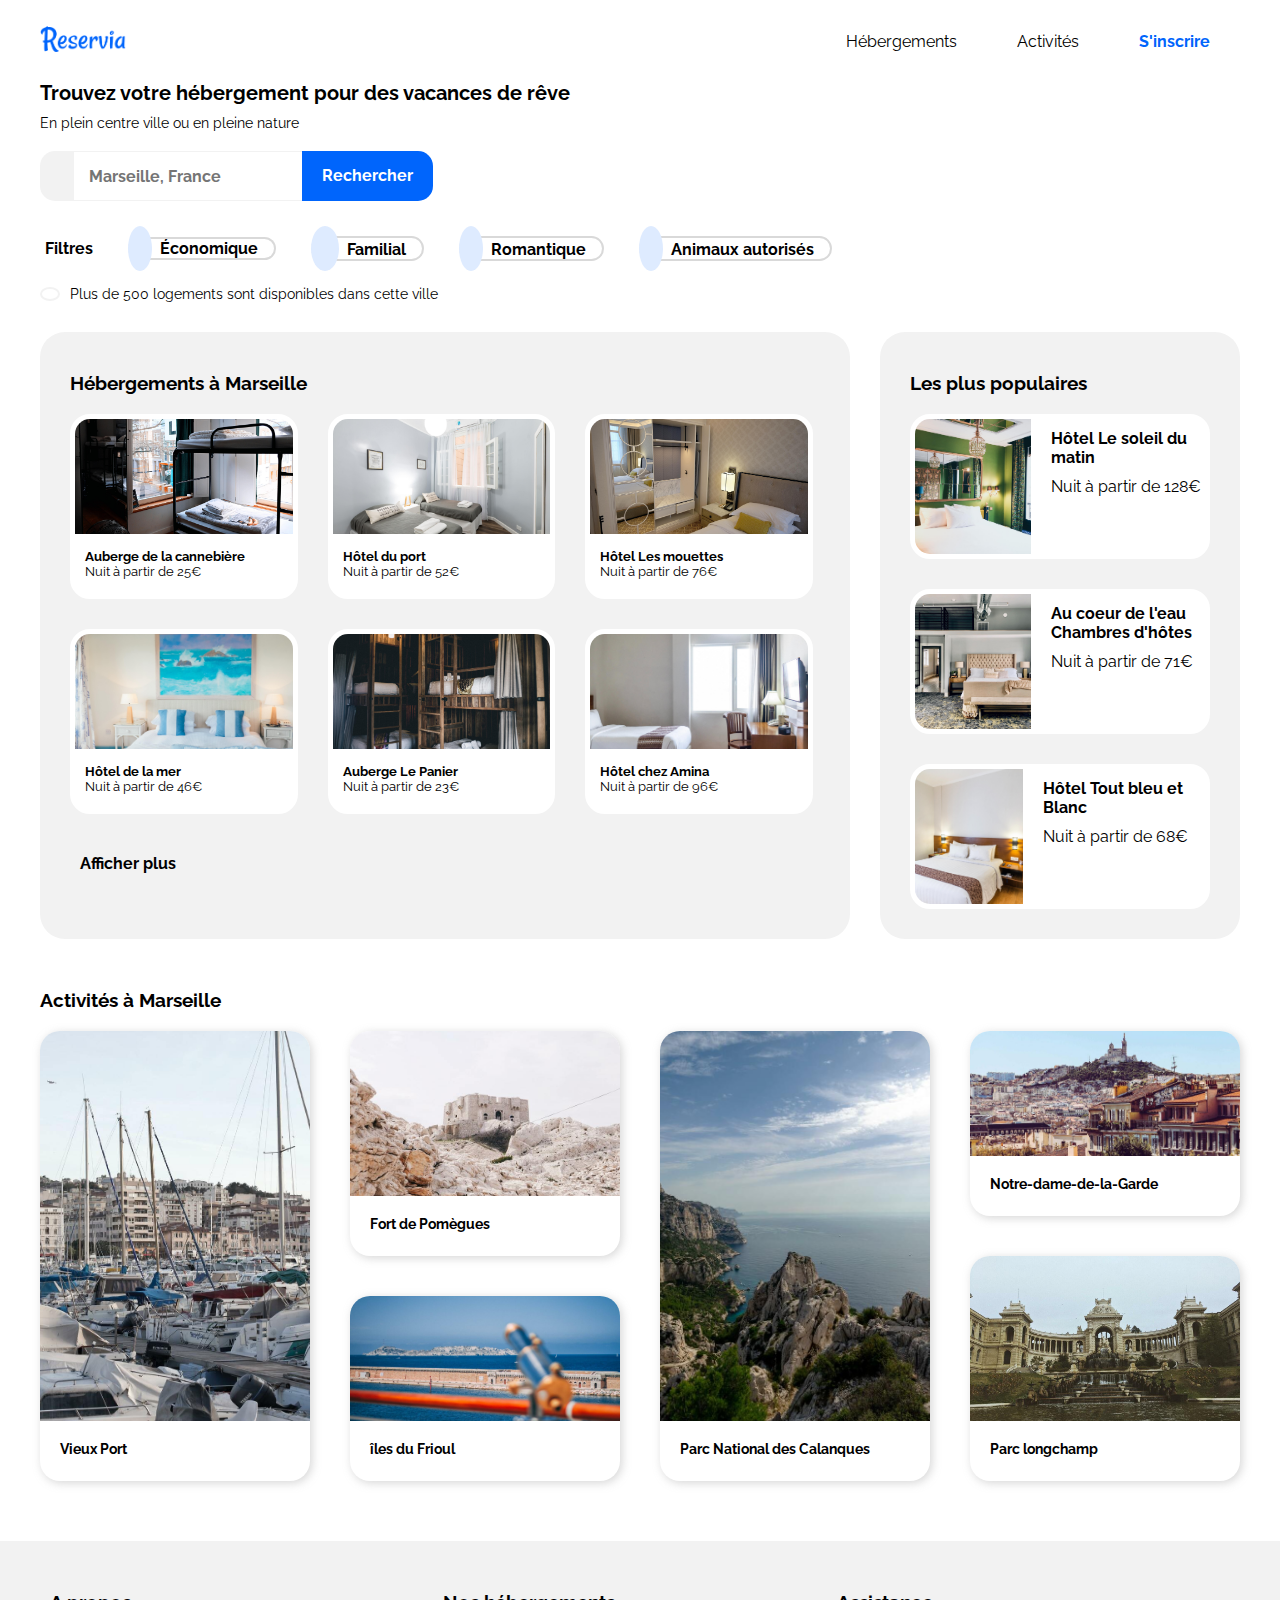
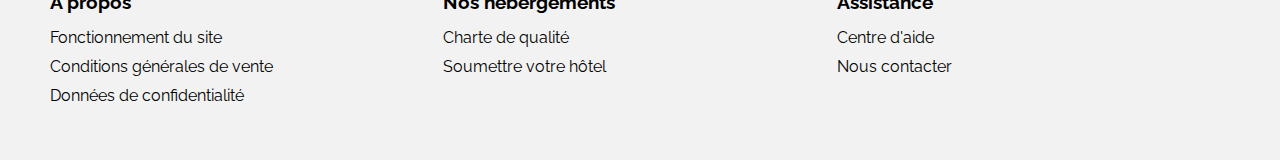
==== commit 2b213ff0: "Add files via upload" ====
--- a/index.html
+++ b/index.html
@@ -1,5 +1,5 @@
 <!DOCTYPE html>
-<html>
+<html lang>
 <head>
     <title>Site Reservia</title>
     <meta charset="utf-8"/>
@@ -25,9 +25,9 @@
             </div>
             <div class="navigation">
 
-                <a href="#hebergement">Hébergements</a>
-
-                <a href="#activites">Activités</a>
+                <a id="nav1" href="#hebergement">Hébergements</a>
+
+                <a id="nav2" href="#activites">Activités</a>
 
                 <a id="insc" href="inscription" >S'inscrire</a>
             
@@ -58,19 +58,18 @@
 
 
         <ul id="filtres">
-            <li style="font-weight: bold;">Filtres</li>
+            <li>Filtres</li>
 
             <li class="eco">
                 <div class="filtre_container">
-                    <i class="fas fa-money-bill-wave filtre_icon" style="padding: 13px 12px;
-                    font-size: 16px;"></i>
+                    <i class="fas fa-money-bill-wave filtre_icon"></i>
                     <span class="filtre_label">Économique</span>
                 </div>
             </li>
 
             <li class="family">
                 <div class="filtre_container">
-                    <i class="fas fa-child filtre_icon" style="padding: 12px 14px;"></i>
+                    <i class="fas fa-child filtre_icon"></i>
                     <span class="filtre_label">Familial</span>
                 </div>
             </li>
@@ -100,7 +99,7 @@
  
     <section id="hebergement">
 
-        <section id="container">
+        <div id="container">
             <h3 id="h1heberg">Hébergements à Marseille</h3>
 
             <div class="heberg">
@@ -112,7 +111,7 @@
                             <h4>Auberge de la cannebière</h4>
                             <p>Nuit à partir de 25€</p>
                             <div class="hotel-star-heb">
-                                <i class="fas fa-star heb_star_icon"></i><i class="fas fa-star heb_star_icon"></i><i class="fas fa-star heb_star_icon"></i><i class="fas fa-star heb_star_icon"></i><i class="fas fa-star heb_star_icon" style="color:#d9d9d9"></i>
+                                <i class="fas fa-star heb_star_icon"></i><i class="fas fa-star heb_star_icon"></i><i class="fas fa-star heb_star_icon"></i><i class="fas fa-star heb_star_icon"></i><i class="fas fa-star heb_star_icon_grey"></i>
                             </div>
                         </div>
                     </div>
@@ -138,7 +137,7 @@
                             <h4>Hôtel Les mouettes</h4>
                             <p>Nuit à partir de 76€</p>
                             <div class="hotel-star-heb">
-                                <i class="fas fa-star heb_star_icon"></i><i class="fas fa-star heb_star_icon"></i><i class="fas fa-star heb_star_icon"></i><i class="fas fa-star heb_star_icon"></i><i class="fas fa-star heb_star_icon" style="color:#d9d9d9"></i>
+                                <i class="fas fa-star heb_star_icon"></i><i class="fas fa-star heb_star_icon"></i><i class="fas fa-star heb_star_icon"></i><i class="fas fa-star heb_star_icon"></i><i class="fas fa-star heb_star_icon_grey"></i>
                             </div>
                         </div>
                     </div>
@@ -151,7 +150,7 @@
                             <h4>Hôtel de la mer</h4>
                             <p>Nuit à partir de 46€</p>
                             <div class="hotel-star-heb">
-                                <i class="fas fa-star heb_star_icon"></i><i class="fas fa-star heb_star_icon"></i><i class="fas fa-star heb_star_icon"></i><i class="fas fa-star heb_star_icon" style="color:#d9d9d9"></i><i class="fas fa-star heb_star_icon" style="color:#d9d9d9"></i>
+                                <i class="fas fa-star heb_star_icon"></i><i class="fas fa-star heb_star_icon"></i><i class="fas fa-star heb_star_icon"></i><i class="fas fa-star heb_star_icon_grey" ></i><i class="fas fa-star heb_star_icon_grey"></i>
                             </div>
                         </div>
                     </div>
@@ -164,7 +163,7 @@
                             <h4>Auberge Le Panier </h4>
                             <p>Nuit à partir de 23€</p>
                             <div class="hotel-star-heb">
-                                <i class="fas fa-star heb_star_icon"></i><i class="fas fa-star heb_star_icon"></i><i class="fas fa-star heb_star_icon"></i><i class="fas fa-star heb_star_icon"></i><i class="fas fa-star heb_star_icon" style="color: #d9d9d9;"></i>
+                                <i class="fas fa-star heb_star_icon"></i><i class="fas fa-star heb_star_icon"></i><i class="fas fa-star heb_star_icon"></i><i class="fas fa-star heb_star_icon"></i><i class="fas fa-star heb_star_icon_grey"></i>
                             </div>
                         </div>
                     </div>
@@ -187,10 +186,10 @@
 
             <span>Afficher plus</span> 
            
-        </section>
+        </div>
     
 
-        <section id="container2">
+        <div id="container2">
             <div id="chapeau_pop">
                 <h3 id="h2heberg">Les plus populaires</h3>
                 <i class="fas fa-chart-line"></i>
@@ -222,7 +221,7 @@
                                 <p>Nuit à partir de 71€</p>
                             </div>
                             <div class="hotel-star-pop">
-                                <i class="fas fa-star heb_star_icon"></i><i class="fas fa-star heb_star_icon"></i><i class="fas fa-star heb_star_icon"></i><i class="fas fa-star heb_star_icon"></i><i class="fas fa-star heb_star_icon" style="color: #d9d9d9;"></i>
+                                <i class="fas fa-star heb_star_icon"></i><i class="fas fa-star heb_star_icon"></i><i class="fas fa-star heb_star_icon"></i><i class="fas fa-star heb_star_icon"></i><i class="fas fa-star heb_star_icon_grey"></i>
                             </div>
                         </div>
                     </div>   
@@ -237,7 +236,7 @@
                                 <p>Nuit à partir de 68€</p>
                             </div>
                             <div class="hotel-star-pop">
-                                <i class="fas fa-star heb_star_icon"></i><i class="fas fa-star heb_star_icon"></i><i class="fas fa-star heb_star_icon"></i><i class="fas fa-star heb_star_icon"></i><i class="fas fa-star heb_star_icon" style="color: #d9d9d9;"></i>
+                                <i class="fas fa-star heb_star_icon"></i><i class="fas fa-star heb_star_icon"></i><i class="fas fa-star heb_star_icon"></i><i class="fas fa-star heb_star_icon"></i><i class="fas fa-star heb_star_icon_grey"></i>
                             </div>
                         </div>
                     </div>
@@ -245,7 +244,7 @@
             </div>
 
         
-        </section>
+        </div>
 
     </section>
 
@@ -311,7 +310,7 @@
             <ul>
                 <li>Fonctionnement du site</li>
                 <li>Conditions générales de vente</li>
-                <li>Donées de confidentialité</li>
+                <li>Données de confidentialité</li>
             </ul>
         </div>
 
--- a/Projet2.css
+++ b/Projet2.css
@@ -11,7 +11,7 @@
     flex-direction: row;
     justify-content: space-between;
     align-items: center;
-    margin-left: 40px;
+    margin: 0 40px;
 }
 
 div#LogoReservia > img  {
@@ -21,22 +21,21 @@
 
 div.navigation {
     display:flex;
-    flex-wrap: wrap;
-    justify-content: space-evenly;
-    align-items: center;
+    justify-content: center;
 }
 
 div.navigation > a {
-    padding: 35px 15px;
-    margin: 0px 15px;
+    padding: 30px;
     color: black;
     text-decoration: none;
+    border-top: 2px solid white;
 }
 
 div.navigation > a:hover {
     color: #0065FC;
     border-top: 2px #0065FC solid;
 }
+
 #insc{
     color: #0065fc;
     font-weight:bold;
@@ -44,7 +43,7 @@
 
 /* Chapeau */
 section#chapeau{
-    margin-left: 40px;
+    margin: 0 40px;
 }
 
 section#chapeau > h2 {
@@ -65,8 +64,8 @@
 }
 div.local{
     align-content: center;
-    border-radius: 10px 0px 0px 10px;
-    padding:15px;
+    border-radius: 15px 0px 0px 15px;
+    padding:15px 17px;
     align-items: center;
     background-color: #f2f2f2;
 }
@@ -74,7 +73,7 @@
     border: none;
     border-top: 1px #f2f2f2 solid;
     border-bottom: 1px #f2f2f2 solid;
-    padding: 0 10px;
+    padding: 0 15px;
     font-weight: bold;
     font-size: 16px;
 }
@@ -84,7 +83,6 @@
 	border-radius: 0px 15px 15px 0px;
     border: none;
     padding: 15px 20px;
-    font-size: 16px;
     font-weight: bold;
 }
 #search { 
@@ -94,23 +92,33 @@
 #search-icon{
     display: none;
 }
-
+ul#filtres > li:nth-child(1) {
+font-weight: bold;
+}
 #filtres {
 	display: flex;
 	flex-wrap: wrap;
     align-items: center;
 }
 #filtres>li{
-    padding:5px 30px 5px 0;
+    padding:5px 30px 5px 5px;
 }
 
 div.filtre_container:hover {   
     color:orangered;
+    cursor: pointer;
 }
 div.filtre_container {
     border-radius: 25px;
     border: 2px #d9d9d9 solid;
     border-left: none;
+}
+li.eco>div.filtre_container>i{
+    padding: 13px 12px;
+    font-size: 16px;
+}
+li.family>div.filtre_container>i{
+    padding: 12px 14px;
 }
 i.filtre_icon {
     border-radius: 50%;
@@ -145,7 +153,7 @@
 section#hebergement {
     display: flex;
     flex-wrap: wrap;
-    margin-left: 40px;
+    margin: 0 40px;
 }
 
 div.heb_item {
@@ -174,27 +182,28 @@
     background-color: white;
     color: #0065fc;
 }
-
-section#container{
+i.heb_star_icon_grey{
+    color:#d9d9d9;
+}
+div#container{
     display:flex;
     flex-direction: column;
     margin:10px 0;
     background-color: #f2f2f2;
     border-radius: 25px;
-    width: 62%;
+    width: calc(70% - 30px);
 }
 
 #h1heberg{
     margin:0px 30px;
-    padding: 30px 10px 10px 10px;
+    padding: 40px 10px 10px 0;
     font-weight: bold;
 }
     
 div.heberg{
 	display: grid;
     margin: 10px 30px 30px 30px;
-    padding: 5px;
-    grid-template-columns: repeat(3, calc(33% - 30px));
+    grid-template-columns: repeat(3, calc(33% - 20px));
     grid-gap: 30px;    
 
 }
@@ -203,13 +212,13 @@
     color:black;
 }
 
-section#container > span{
+div#container > span{
     font-weight: bold;
     padding-left: 40px;
     padding-top: 10px;
 }
 
-section#container2{
+div#container2{
     display:flex;
     flex-direction: column;
     margin:10px 0 10px 30px;
@@ -220,7 +229,7 @@
 div#chapeau_pop{
     display: flex;
     justify-content: space-between;
-    margin:30px 40px 0 40px;
+    margin:40px 30px 0 30px;
 }
 
 #h2heberg{
@@ -242,7 +251,6 @@
 div.les_plus_pop{
     display:grid;
     margin: 20px 30px 30px 30px;
-    padding: 5px;
     grid-gap: 30px;
 }
 div.les_plus_pop_text_cont>p{
@@ -274,7 +282,7 @@
 
 /*Activités*/
 section#activites{
-    margin-left: 40px;
+    margin: 0 40px;
 }
 h3#h1act{
     margin-top: 40px;
@@ -297,12 +305,12 @@
 }
 
 div.activ_text_cont>h3{
-    font-size: 13px;
+    font-size: 14px;
 }
 
 div.Activ{
     display: grid;
-    grid-template-columns: repeat(4, calc(25% - 45px));
+    grid-template-columns: repeat(4, calc(25% - 30px));
     grid-template-rows: repeat(2,50%);
     grid-column-gap: 40px;
     height: 450px;
@@ -313,12 +321,12 @@
     display: flex;
     box-shadow: #cccc 2px 2px 10px;
     border-radius: 20px;
-    flex-direction: column;
-    
-}
+    flex-direction: column;   
+}
+
 div.activ_text_cont{
     padding:20px;
-    padding-right: 0;
+    padding-right: 10px;
 }
 
 
@@ -371,9 +379,10 @@
 /*footer*/
 footer{
     background-color: #f2f2f2;
-    padding: 50px;
-    
-}
+    padding: 50px; 
+    padding-right: 20px;  
+}
+
 ul{
     list-style-type: none;   
 }
@@ -389,5 +398,5 @@
 div.bas_de_page{
     display: inline-block;
     vertical-align: top;
-    width: 32%;
+    width: calc(33% - 10px);
 }--- a/tablettes.css
+++ b/tablettes.css
@@ -20,14 +20,17 @@
     flex-direction: column-reverse;
     margin-right: 40px;
 }
-section#container{
+div#container{
     width: 100%;
 }
-section#container > span {
-   padding-bottom: 10px;
+div#container > span {
+   padding-bottom: 20px;
    padding-top: 0;
 }
-section#container2{
+div.heberg{
+    margin-right: 20px;
+}
+div#container2{
     width: 100%;
     margin: 0;
 }
@@ -42,7 +45,6 @@
     flex-wrap:wrap;
     grid-gap: 20px;
     height: auto;
-    padding-right: 30px;
 }
 
 div.Activ>a>img{
@@ -56,5 +58,5 @@
     margin-bottom: 0;
 }
 .Activ_item{
-    width:47%;
+    width:calc(50% - 10px);
 }--- a/tel_portable.css
+++ b/tel_portable.css
@@ -1,18 +1,12 @@
 /* Navigation */
 nav.en_tete {
-    margin-left: 0;
+    margin: 0;
 }
 
 div.navigation {
     border-bottom: 1px;
     height: auto;
     width:100%;
-}
-
-div.navigation > a:hover {
-    color: #0065FC;
-    border-bottom: 2px #0065FC solid;
-    border-top: 0;
 }
 
 div#LogoReservia{
@@ -25,6 +19,15 @@
     margin: 70px 0 25px;
     border-bottom: 2px solid #f2f2f2;
 }
+
+div.navigation > a:hover {
+    border-bottom: 2px #0065FC solid;
+}
+
+#nav1, #nav2{
+    border-top:0;
+}
+
 #insc{
     position: absolute;
     top:15px;
@@ -41,27 +44,6 @@
     margin: 0 20px;
 }
 
-div#rechercher{
-    display: flex;
-    height: 50px;
-    margin-top: 20px;
-    margin-bottom: 30px;
-}
-div.local{
-    align-content: center;
-    border-radius: 10px 0px 0px 10px;
-    padding:15px;
-    align-items: center;
-    background-color: #f2f2f2;
-}
-div#rechercher > input[type=text] {
-    border: none;
-    border-top: 1px #f2f2f2 solid;
-    border-bottom: 1px #f2f2f2 solid;
-    padding: 0 10px;
-    font-weight: bold;
-    font-size: 16px;
-}
 div.rech {
     border-radius: 25%;
 }
@@ -81,17 +63,18 @@
 /* Hebergement */
 section#hebergement {
     flex-direction: column-reverse;
-    margin-left: 0;
+    margin: 0;
 }
 #h1heberg {
     padding: 10px 10px 0 0;
+    margin-left: 20px;
 }
 
 div.heb_item {
     box-shadow: #cccc 2px 2px 10px;
 }
 
-section#container{
+div#container{
     width: 100%;
     background-color: white;
     border-radius: 0;
@@ -104,15 +87,19 @@
     grid-gap: 20px;
     padding:0;
 }
-section#container > span{
+div#container > span{
     padding-left: 20px;
     padding-top: 0;
 }
 
-section#container2{
+div#container2{
     margin:10px 0;
     width: 100%;
     border-radius: 0;
+}
+
+div#chapeau_pop{
+    margin:30px 20px 0 20px;
 }
 
 div.les_plus_pop{
@@ -123,21 +110,16 @@
 
 /*Activités*/
 section#activites {
-    margin-left: 20px;
+    margin: 0 20px;
 }
 
 h3#h1act{
     margin-top:  30px;
 }
 
-div.Activ >a{
-    height:200px;
-}
-
 div.Activ >a >img{
     object-fit: cover;
     height: 140px;
-    border-radius: 20px 20px 0 0;
 }
 
 div.Activ{
@@ -145,7 +127,6 @@
     flex-direction: column;
     grid-gap: 20px;
     height: auto;
-    padding-right: 20px;
 }
 
 a#îles_du_frioul {
